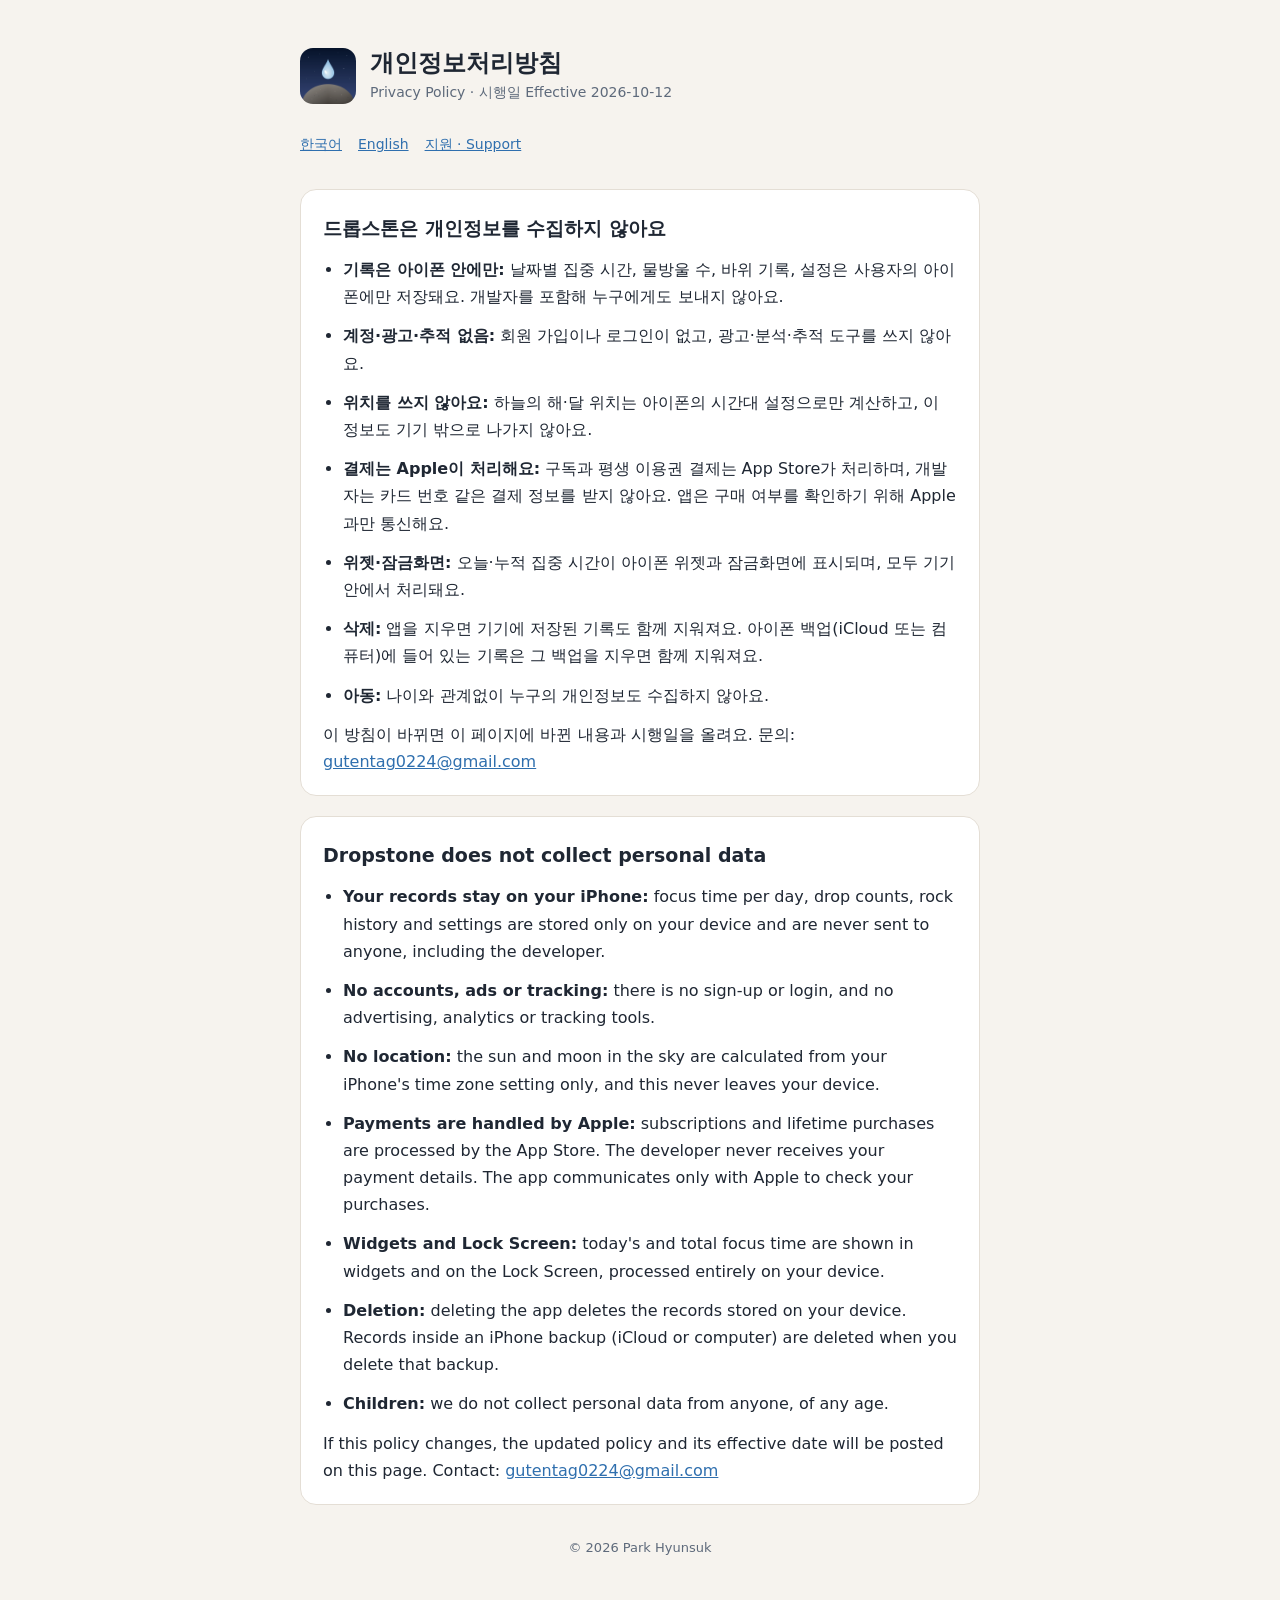
==== privacy.html @ b773bc45 "드롭스톤 지원 페이지와 개인정보처리방침 Co-Authored-By: Claude Opus 5.5 <noreply@anthropic.com>" ====
<!doctype html>
<html lang="ko">
<head>
<meta charset="utf-8">
<meta name="viewport" content="width=device-width,initial-scale=1">
<title>Dropstone 개인정보처리방침 · Privacy Policy</title>
<meta name="description" content="드롭스톤(Dropstone)은 개인정보를 수집하지 않습니다 · Dropstone does not collect personal data">
<link rel="stylesheet" href="style.css">
<link rel="icon" href="icon.png">
</head>
<body>
<main>
  <header>
    <img src="icon.png" alt="">
    <div><h1>개인정보처리방침</h1><p>Privacy Policy · 시행일 Effective 2026-10-12</p></div>
  </header>
  <nav><a href="#ko">한국어</a><a href="#en">English</a><a href="./">지원 · Support</a></nav>

  <section id="ko">
    <h2>드롭스톤은 개인정보를 수집하지 않아요</h2>
    <ul>
      <li><b>기록은 아이폰 안에만:</b> 날짜별 집중 시간, 물방울 수, 바위 기록, 설정은 사용자의 아이폰에만 저장돼요. 개발자를 포함해 누구에게도 보내지 않아요.</li>
      <li><b>계정·광고·추적 없음:</b> 회원 가입이나 로그인이 없고, 광고·분석·추적 도구를 쓰지 않아요.</li>
      <li><b>위치를 쓰지 않아요:</b> 하늘의 해·달 위치는 아이폰의 시간대 설정으로만 계산하고, 이 정보도 기기 밖으로 나가지 않아요.</li>
      <li><b>결제는 Apple이 처리해요:</b> 구독과 평생 이용권 결제는 App Store가 처리하며, 개발자는 카드 번호 같은 결제 정보를 받지 않아요. 앱은 구매 여부를 확인하기 위해 Apple과만 통신해요.</li>
      <li><b>위젯·잠금화면:</b> 오늘·누적 집중 시간이 아이폰 위젯과 잠금화면에 표시되며, 모두 기기 안에서 처리돼요.</li>
      <li><b>삭제:</b> 앱을 지우면 기기에 저장된 기록도 함께 지워져요. 아이폰 백업(iCloud 또는 컴퓨터)에 들어 있는 기록은 그 백업을 지우면 함께 지워져요.</li>
      <li><b>아동:</b> 나이와 관계없이 누구의 개인정보도 수집하지 않아요.</li>
    </ul>
    <p>이 방침이 바뀌면 이 페이지에 바뀐 내용과 시행일을 올려요. 문의: <a href="mailto:gutentag0224@gmail.com">gutentag0224@gmail.com</a></p>
  </section>

  <section id="en" lang="en">
    <h2>Dropstone does not collect personal data</h2>
    <ul>
      <li><b>Your records stay on your iPhone:</b> focus time per day, drop counts, rock history and settings are stored only on your device and are never sent to anyone, including the developer.</li>
      <li><b>No accounts, ads or tracking:</b> there is no sign-up or login, and no advertising, analytics or tracking tools.</li>
      <li><b>No location:</b> the sun and moon in the sky are calculated from your iPhone's time zone setting only, and this never leaves your device.</li>
      <li><b>Payments are handled by Apple:</b> subscriptions and lifetime purchases are processed by the App Store. The developer never receives your payment details. The app communicates only with Apple to check your purchases.</li>
      <li><b>Widgets and Lock Screen:</b> today's and total focus time are shown in widgets and on the Lock Screen, processed entirely on your device.</li>
      <li><b>Deletion:</b> deleting the app deletes the records stored on your device. Records inside an iPhone backup (iCloud or computer) are deleted when you delete that backup.</li>
      <li><b>Children:</b> we do not collect personal data from anyone, of any age.</li>
    </ul>
    <p>If this policy changes, the updated policy and its effective date will be posted on this page. Contact: <a href="mailto:gutentag0224@gmail.com">gutentag0224@gmail.com</a></p>
  </section>
  <footer>© 2026 Park Hyunsuk</footer>
</main>
</body>
</html>
---- style.css ----
/* 드롭스톤 지원·개인정보 페이지: 앱의 밤하늘 색 · 밝은 모드도 지원 */
:root{--bg:#F6F3EE;--card:#FFFFFF;--ink:#1F2733;--muted:#5E6A7B;--line:#E4DED5;--accent:#2F6FAE;color-scheme:light}
@media (prefers-color-scheme:dark){:root{--bg:#0F1A2E;--card:#16233B;--ink:#EEF2F8;--muted:#A7B3C9;--line:#26354F;--accent:#9CD0F5;color-scheme:dark}}
*{box-sizing:border-box}
body{margin:0;background:var(--bg);color:var(--ink);font:16px/1.7 -apple-system,BlinkMacSystemFont,"Apple SD Gothic Neo","Segoe UI",system-ui,sans-serif;-webkit-text-size-adjust:100%}
main{max-width:720px;margin:0 auto;padding:48px 20px 64px}
header{display:flex;align-items:center;gap:14px;margin-bottom:28px}
header img{width:56px;height:56px;border-radius:13px}
header h1{margin:0;font-size:24px;line-height:1.3}
header p{margin:2px 0 0;color:var(--muted);font-size:14px}
nav{display:flex;gap:16px;flex-wrap:wrap;margin:0 0 32px;font-size:14px}
a{color:var(--accent)}
section{background:var(--card);border:1px solid var(--line);border-radius:16px;padding:22px 22px 8px;margin-bottom:20px}
h2{margin:0 0 12px;font-size:19px}
h3{margin:18px 0 4px;font-size:16px}
p,li{margin:0 0 12px;color:var(--ink)}
ul{padding-left:20px;margin:0 0 12px}
.muted{color:var(--muted);font-size:14px}
footer{margin-top:32px;color:var(--muted);font-size:13px;text-align:center}
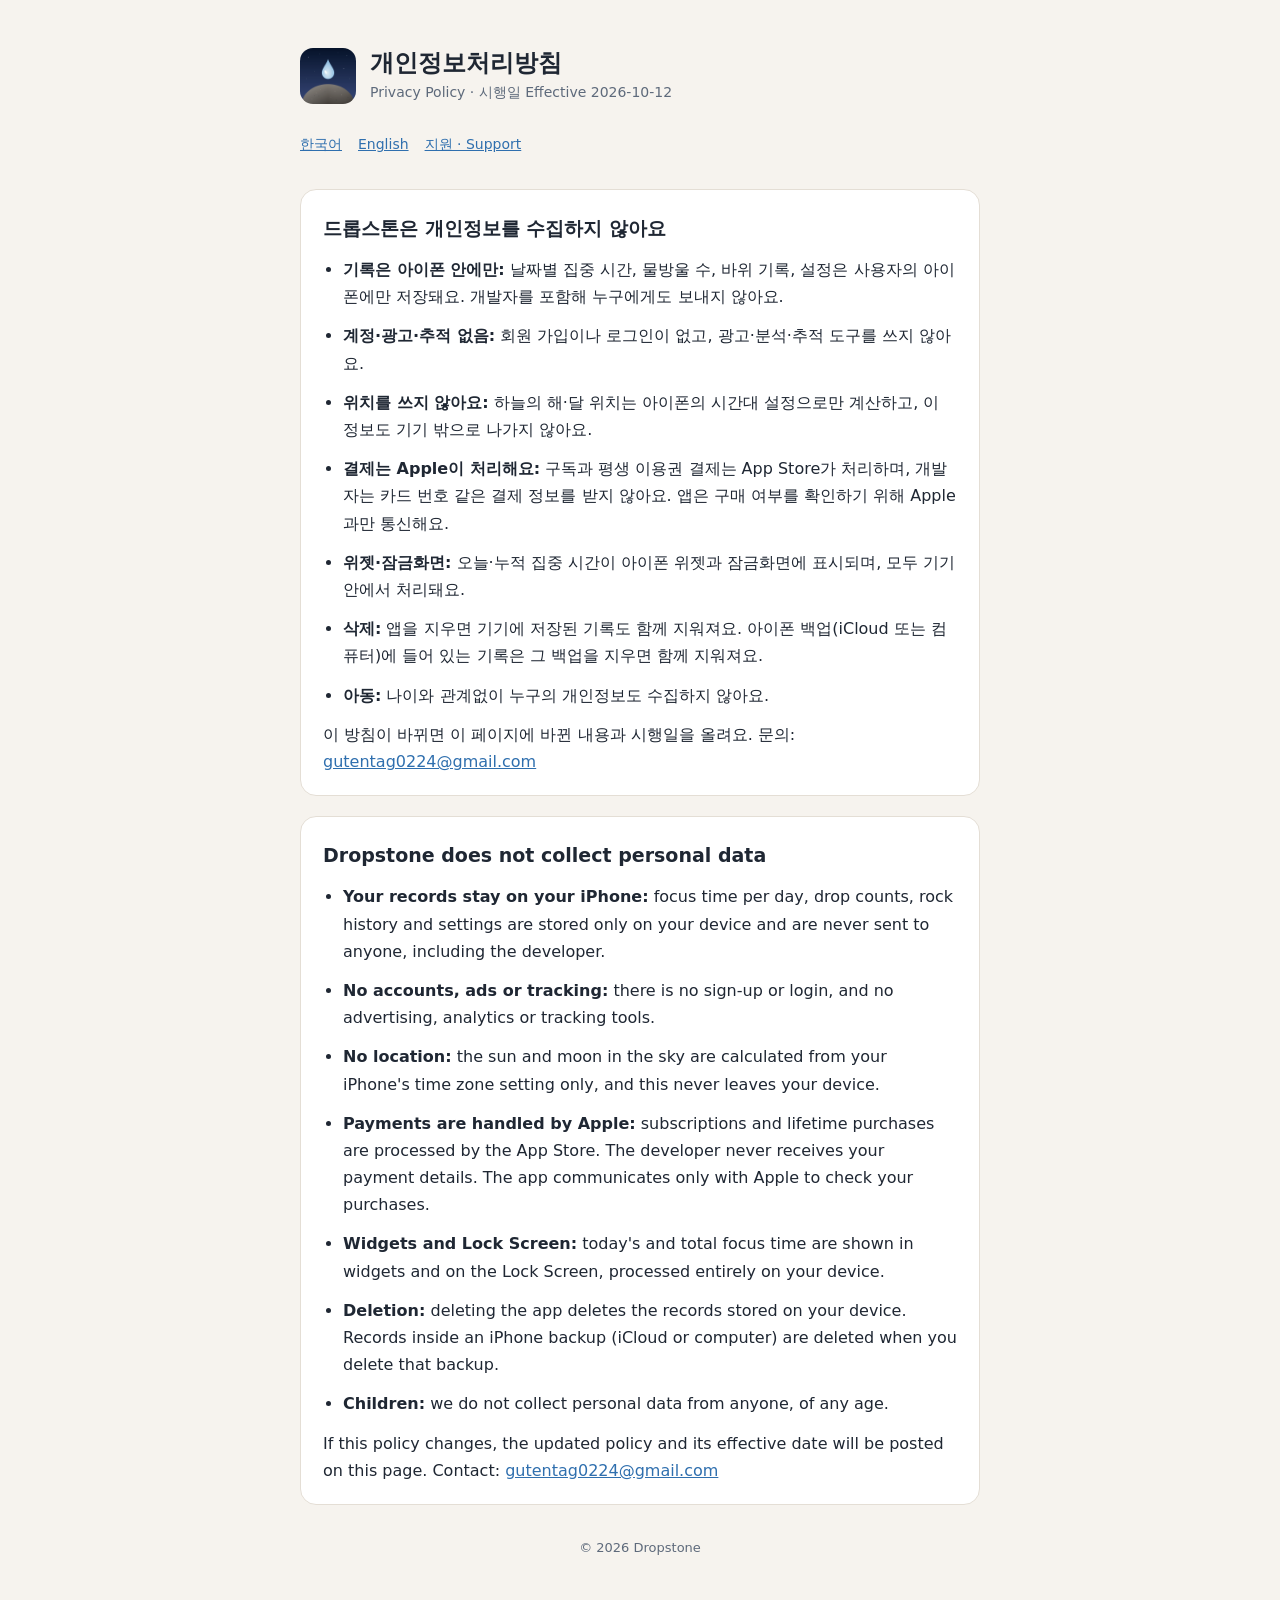
==== commit 0e7a8a54: "저작권 표시를 Dropstone으로 Co-Authored-By: Claude Opus 5.5 <noreply@anthropic.com>" ====
--- a/privacy.html
+++ b/privacy.html
@@ -43,7 +43,7 @@
     </ul>
     <p>If this policy changes, the updated policy and its effective date will be posted on this page. Contact: <a href="mailto:gutentag0224@gmail.com">gutentag0224@gmail.com</a></p>
   </section>
-  <footer>© 2026 Park Hyunsuk</footer>
+  <footer>© 2026 Dropstone</footer>
 </main>
 </body>
 </html>
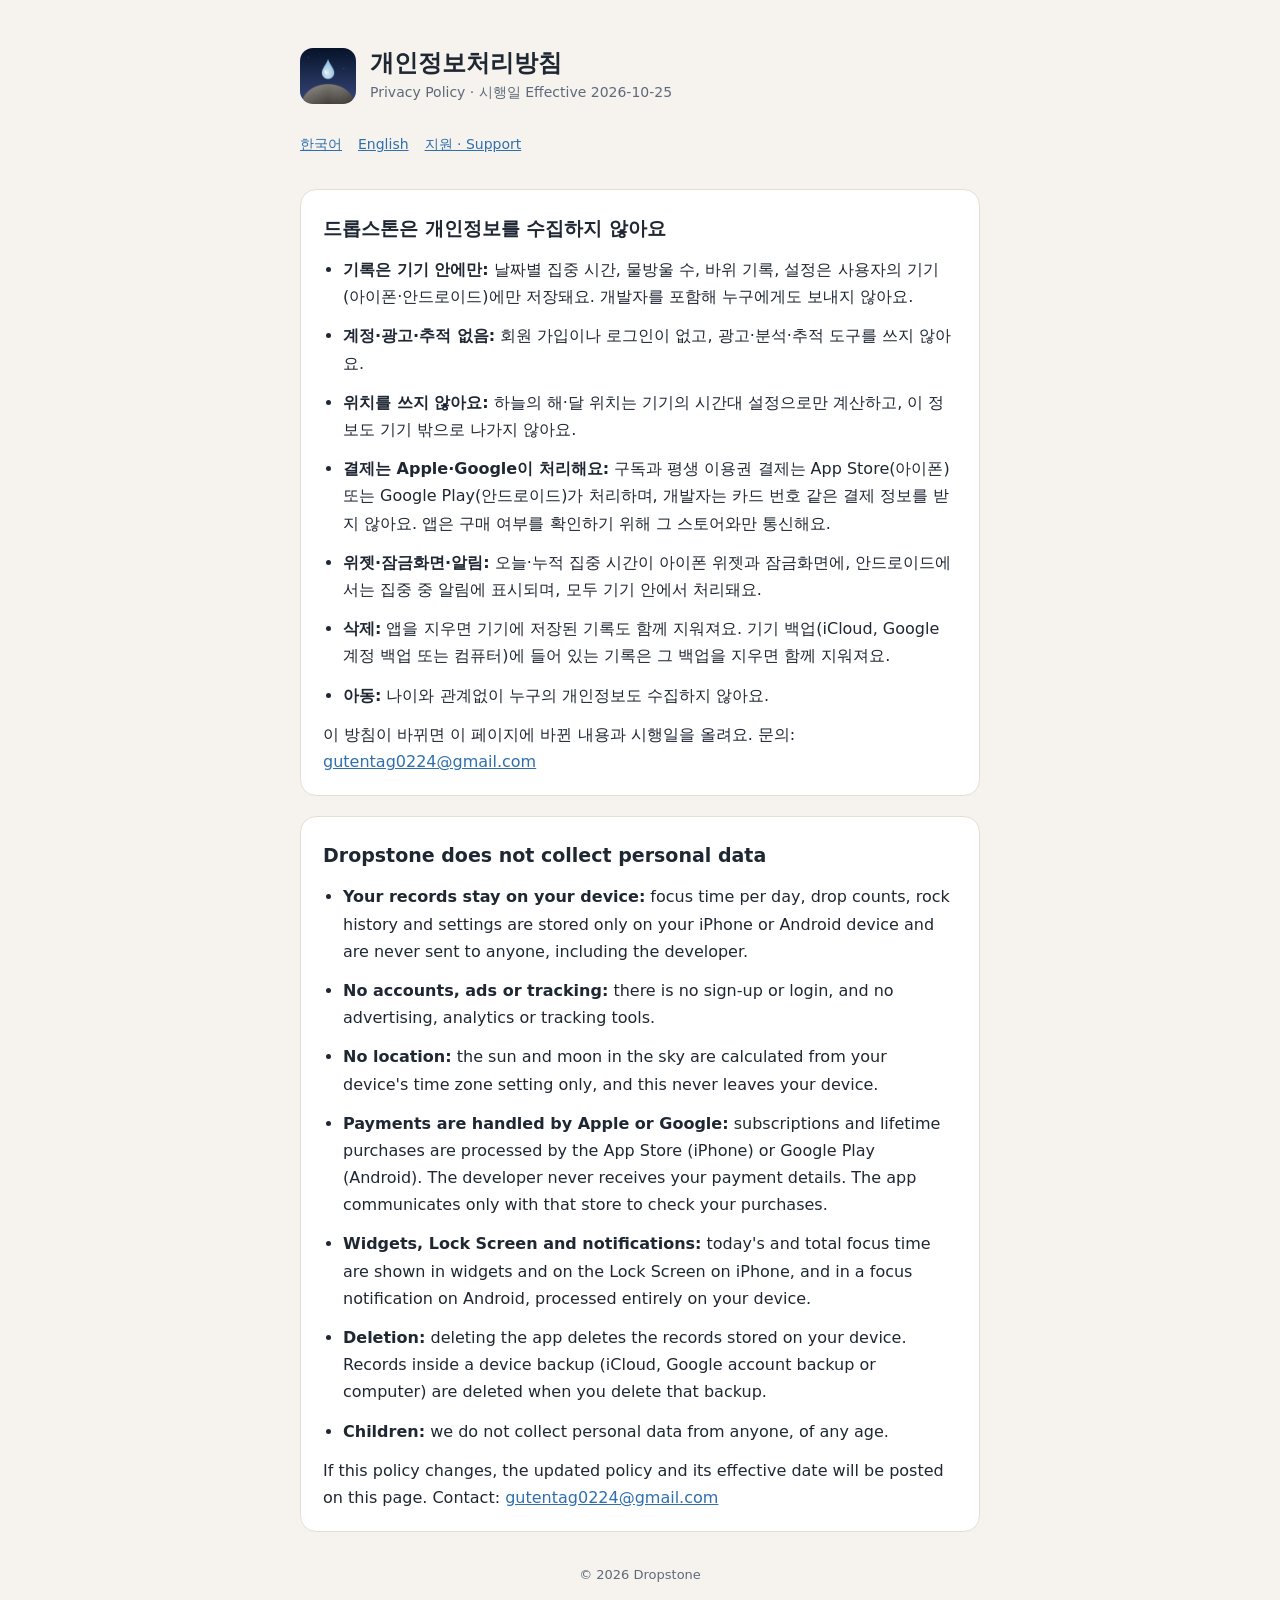
==== commit baed28b5: "안드로이드(Google Play) 안내 추가, 이용약관 페이지 Co-Authored-By: Claude Opus 5.5 <noreply@anthropic.com>" ====
--- a/privacy.html
+++ b/privacy.html
@@ -12,19 +12,19 @@
 <main>
   <header>
     <img src="icon.png" alt="">
-    <div><h1>개인정보처리방침</h1><p>Privacy Policy · 시행일 Effective 2026-10-12</p></div>
+    <div><h1>개인정보처리방침</h1><p>Privacy Policy · 시행일 Effective 2026-10-25</p></div>
   </header>
   <nav><a href="#ko">한국어</a><a href="#en">English</a><a href="./">지원 · Support</a></nav>
 
   <section id="ko">
     <h2>드롭스톤은 개인정보를 수집하지 않아요</h2>
     <ul>
-      <li><b>기록은 아이폰 안에만:</b> 날짜별 집중 시간, 물방울 수, 바위 기록, 설정은 사용자의 아이폰에만 저장돼요. 개발자를 포함해 누구에게도 보내지 않아요.</li>
+      <li><b>기록은 기기 안에만:</b> 날짜별 집중 시간, 물방울 수, 바위 기록, 설정은 사용자의 기기(아이폰·안드로이드)에만 저장돼요. 개발자를 포함해 누구에게도 보내지 않아요.</li>
       <li><b>계정·광고·추적 없음:</b> 회원 가입이나 로그인이 없고, 광고·분석·추적 도구를 쓰지 않아요.</li>
-      <li><b>위치를 쓰지 않아요:</b> 하늘의 해·달 위치는 아이폰의 시간대 설정으로만 계산하고, 이 정보도 기기 밖으로 나가지 않아요.</li>
-      <li><b>결제는 Apple이 처리해요:</b> 구독과 평생 이용권 결제는 App Store가 처리하며, 개발자는 카드 번호 같은 결제 정보를 받지 않아요. 앱은 구매 여부를 확인하기 위해 Apple과만 통신해요.</li>
-      <li><b>위젯·잠금화면:</b> 오늘·누적 집중 시간이 아이폰 위젯과 잠금화면에 표시되며, 모두 기기 안에서 처리돼요.</li>
-      <li><b>삭제:</b> 앱을 지우면 기기에 저장된 기록도 함께 지워져요. 아이폰 백업(iCloud 또는 컴퓨터)에 들어 있는 기록은 그 백업을 지우면 함께 지워져요.</li>
+      <li><b>위치를 쓰지 않아요:</b> 하늘의 해·달 위치는 기기의 시간대 설정으로만 계산하고, 이 정보도 기기 밖으로 나가지 않아요.</li>
+      <li><b>결제는 Apple·Google이 처리해요:</b> 구독과 평생 이용권 결제는 App Store(아이폰) 또는 Google Play(안드로이드)가 처리하며, 개발자는 카드 번호 같은 결제 정보를 받지 않아요. 앱은 구매 여부를 확인하기 위해 그 스토어와만 통신해요.</li>
+      <li><b>위젯·잠금화면·알림:</b> 오늘·누적 집중 시간이 아이폰 위젯과 잠금화면에, 안드로이드에서는 집중 중 알림에 표시되며, 모두 기기 안에서 처리돼요.</li>
+      <li><b>삭제:</b> 앱을 지우면 기기에 저장된 기록도 함께 지워져요. 기기 백업(iCloud, Google 계정 백업 또는 컴퓨터)에 들어 있는 기록은 그 백업을 지우면 함께 지워져요.</li>
       <li><b>아동:</b> 나이와 관계없이 누구의 개인정보도 수집하지 않아요.</li>
     </ul>
     <p>이 방침이 바뀌면 이 페이지에 바뀐 내용과 시행일을 올려요. 문의: <a href="mailto:gutentag0224@gmail.com">gutentag0224@gmail.com</a></p>
@@ -33,12 +33,12 @@
   <section id="en" lang="en">
     <h2>Dropstone does not collect personal data</h2>
     <ul>
-      <li><b>Your records stay on your iPhone:</b> focus time per day, drop counts, rock history and settings are stored only on your device and are never sent to anyone, including the developer.</li>
+      <li><b>Your records stay on your device:</b> focus time per day, drop counts, rock history and settings are stored only on your iPhone or Android device and are never sent to anyone, including the developer.</li>
       <li><b>No accounts, ads or tracking:</b> there is no sign-up or login, and no advertising, analytics or tracking tools.</li>
-      <li><b>No location:</b> the sun and moon in the sky are calculated from your iPhone's time zone setting only, and this never leaves your device.</li>
-      <li><b>Payments are handled by Apple:</b> subscriptions and lifetime purchases are processed by the App Store. The developer never receives your payment details. The app communicates only with Apple to check your purchases.</li>
-      <li><b>Widgets and Lock Screen:</b> today's and total focus time are shown in widgets and on the Lock Screen, processed entirely on your device.</li>
-      <li><b>Deletion:</b> deleting the app deletes the records stored on your device. Records inside an iPhone backup (iCloud or computer) are deleted when you delete that backup.</li>
+      <li><b>No location:</b> the sun and moon in the sky are calculated from your device's time zone setting only, and this never leaves your device.</li>
+      <li><b>Payments are handled by Apple or Google:</b> subscriptions and lifetime purchases are processed by the App Store (iPhone) or Google Play (Android). The developer never receives your payment details. The app communicates only with that store to check your purchases.</li>
+      <li><b>Widgets, Lock Screen and notifications:</b> today's and total focus time are shown in widgets and on the Lock Screen on iPhone, and in a focus notification on Android, processed entirely on your device.</li>
+      <li><b>Deletion:</b> deleting the app deletes the records stored on your device. Records inside a device backup (iCloud, Google account backup or computer) are deleted when you delete that backup.</li>
       <li><b>Children:</b> we do not collect personal data from anyone, of any age.</li>
     </ul>
     <p>If this policy changes, the updated policy and its effective date will be posted on this page. Contact: <a href="mailto:gutentag0224@gmail.com">gutentag0224@gmail.com</a></p>
